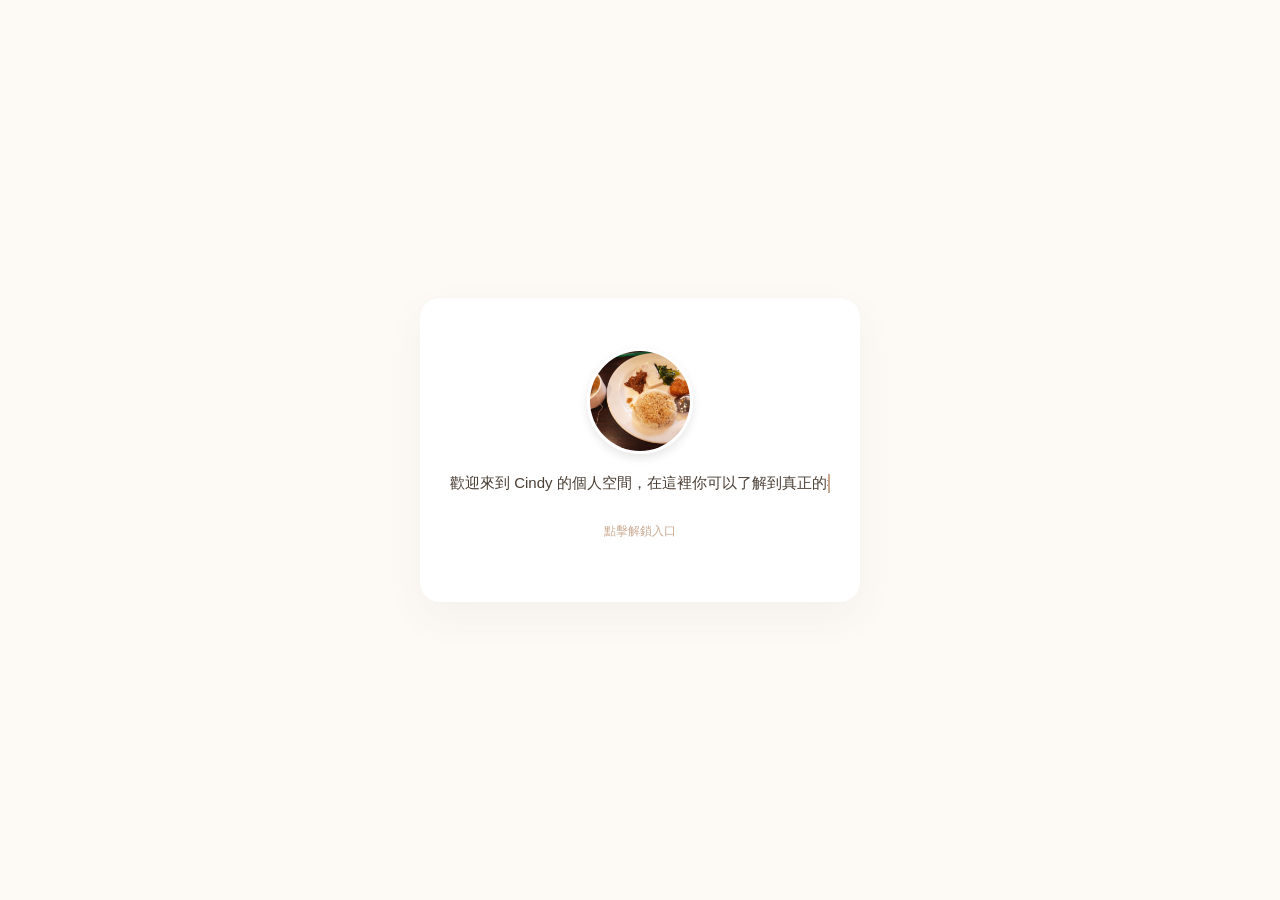
==== index.html @ 1d179687 "Update typing-container layout and profile text Refactor typing animation and layout styles." ====
<!DOCTYPE html>
<html lang="zh-TW">
<head>
    <meta charset="UTF-8">
    <meta name="viewport" content="width=device-width, initial-scale=1.0">
    <title>Cindy's SPACE</title>
    <link rel="stylesheet" href="https://cdnjs.cloudflare.com/ajax/libs/font-awesome/6.0.0/css/all.min.css">
    <style>
        :root {
            --bg-color: #fdfaf5;
            --card-white: #ffffff;
            --text-main: #4a3f35;
            --accent-brown: #c9a991;
            --shadow: rgba(74, 63, 53, 0.05);
        }

        body {
            font-family: 'PingFang TC', 'Microsoft JhengHei', sans-serif;
            margin: 0;
            background-color: var(--bg-color);
            min-height: 100vh;
            color: var(--text-main);
            overflow-x: hidden; 
        }

        /* --- 封面層 --- */
        .main-coverLayer {
            position: fixed;
            top: 0; left: 0; width: 100%; height: 100%;
            background-color: var(--bg-color);
            display: flex; align-items: center; justify-content: center;
            z-index: 1000;
            cursor: pointer;
            transition: transform 0.8s ease-out, opacity 0.8s;
        }

        .cover-content {
            background-color: var(--card-white);
            border-radius: 20px;
            padding: 50px 30px;
            text-align: center;
            box-shadow: 0 15px 40px var(--shadow);
            width: 85%; max-width: 380px;
        }

        .avatar {
            width: 100px;
            height: 100px;
            border-radius: 50%;
            margin: 0 auto 20px;
            display: block;
            border: 3px solid #fff;
            box-shadow: 0 4px 10px rgba(0,0,0,0.1);
            object-fit: cover;    
        }

        /* ✨ 修正後的單行打字機樣式 */
        .typing-container {
            display: flex;
            justify-content: center;
            margin: 15px auto;
        }

        .profile-text {
            font-size: 15px;
            font-weight: 500;
            color: var(--text-main);
            white-space: nowrap;
            overflow: hidden;
            border-right: 2px solid var(--accent-brown); /* 單一游標槓槓 */
            width: 0;
            animation: 
                typing 3.5s steps(30) forwards, 
                blink 0.8s step-end infinite;
        }

        @keyframes typing { from { width: 0; } to { width: 100%; } }
        @keyframes blink {
            from, to { border-color: transparent; }
            50% { border-color: var(--accent-brown); }
        }

        .bounce-text {
            font-size: 12px;
            color: var(--accent-brown);
            margin-top: 30px;
            animation: bounce 2s infinite;
        }

        @keyframes bounce {
            0%, 20%, 50%, 80%, 100% { transform: translateY(0); }
            40% { transform: translateY(-10px); }
            60% { transform: translateY(-5px); }
        }

        .unlock-animation { transform: translateY(-100%); opacity: 0; }

        /* --- 內頁選單層 --- */
        .inner-page { padding: 60px 20px; text-align: center; opacity: 0; transition: opacity 0.8s; }
        .show-inner { opacity: 1; }

        .container { width: 100%; max-width: 400px; margin: 0 auto; }
        .nav-links { display: flex; flex-direction: column; gap: 15px; }

        .link-btn {
            background-color: var(--card-white);
            padding: 20px;
            border-radius: 18px;
            text-decoration: none;
            color: var(--text-main);
            font-size: 15px;
            display: flex; align-items: center;
            box-shadow: 0 4px 15px var(--shadow);
            transition: transform 0.3s;
        }

        .link-btn:hover { transform: translateY(-3px); }
        .icon { margin-right: 15px; color: var(--accent-brown); width: 25px; text-align: center; }

        /* --- 聯絡我圖示優化 --- */
        .contact-section { margin-top: 50px; }
        .contact-title { font-size: 13px; color: var(--accent-brown); margin-bottom: 20px; letter-spacing: 2px; }
        .social-icons { display: flex; justify-content: center; gap: 25px; align-items: center; }
        
        .social-icon-link {
            text-decoration: none;
            display: flex;
            align-items: center;
            justify-content: center;
            transition: transform 0.3s;
        }
        
        .social-icon-link i {
            font-size: 22px;
            color: var(--accent-brown);
        }
        
        .social-icon-link:hover { transform: scale(1.2); }

        /* --- 彈窗樣式 --- */
        .modal-overlay {
            display: none;
            position: fixed;
            top: 0; left: 0; width: 100%; height: 100%;
            background: rgba(74, 63, 53, 0.6);
            backdrop-filter: blur(8px);
            z-index: 2000;
            justify-content: center;
            align-items: center;
        }
        .modal-content {
            background: white;
            padding: 20px;
            border-radius: 30px;
            width: 85%;
            max-width: 340px;
            box-shadow: 0 25px 50px rgba(0,0,0,0.2);
            text-align: center;
            animation: zoomIn 0.3s ease;
        }
        @keyframes zoomIn { from { transform: scale(0.9); opacity: 0; } to { transform: scale(1); opacity: 1; } }

        .footer { margin-top: 50px; font-size: 11px; color: #a3968b; }
    </style>
</head>
<body>

    <div class="main-coverLayer" id="coverLayer">
        <div class="cover-content">
            <img src="IMG_20260211_080039.jpg" class="avatar" alt="Avatar">
            <div class="typing-container">
                <div class="profile-text">
                    歡迎來到 Cindy 的個人空間，在這裡你可以了解到真正的我。
                </div>
            </div>
            <p class="bounce-text">點擊解鎖入口</p>
        </div>
    </div>

    <div class="inner-page" id="innerPage">
        <div class="container">
            <h2 style="font-size: 14px; letter-spacing: 3px; color: var(--accent-brown);">CINDY'S SPACE</h2>
            <p style="font-size: 12px; color: #a3968b; margin-bottom: 35px;">請選擇一個你想了解的Cindy</p>

            <div class="nav-links">
                <a href="about.html" class="link-btn">
                    <i class="fas fa-folder icon"></i> 關於我
                </a>
                <a href="life.html" class="link-btn">
                    <i class="fas fa-book icon"></i> 分享及生活記錄
                </a>
                <a href="code.html" class="link-btn">
                    <i class="fas fa-code icon"></i> 小小程式
                </a>
                <a href="harmonica.html" class="link-btn">
                    <i class="fas fa-music icon"></i> 口琴小世界
                </a>
            </div>

            <div class="contact-section">
                <p class="contact-title">聯絡我</p>
                <div class="social-icons">
                    <a href="https://github.com/chinchin980717-hash" target="_blank" class="social-icon-link">
                        <i class="fab fa-github"></i>
                    </a>
                    
                    <a href="javascript:void(0)" class="social-icon-link" onclick="openIG()">
                        <i class="fab fa-instagram" style="color: #c9a991 !important;"></i>
                    </a>
                    
                    <a href="https://www.facebook.com/share/1BQL6uLrkY/" target="_blank" class="social-icon-link">
                        <i class="fab fa-facebook"></i>
                    </a>
                    
                    <a href="https://discord.gg/smmN4ddpU" target="_blank" class="social-icon-link">
                        <i class="fab fa-discord"></i>
                    </a>
                    
                    <a href="mailto:chinchin980717@gmail.com" class="social-icon-link">
                        <i class="fas fa-envelope"></i>
                    </a>
                </div>
            </div>

            <div class="footer">© 2026 Cindy. Build with folder concept.</div>
        </div>
    </div>

    <div id="ig-modal" class="modal-overlay" onclick="closeIG()">
        <div class="modal-content" onclick="event.stopPropagation()">
            <div style="width: 100%; margin: 0 auto; overflow: hidden; border-radius: 15px;">
                <img src="IMG_20260506_160527.png" alt="IG QR Code" style="width: 100%; height: auto; display: block;">
            </div>
            <div style="margin-top: 15px; font-size: 11px; color: var(--accent-brown);">— 點擊任意處關閉 —</div>
        </div>
    </div>

    <script>
        const cover = document.getElementById('coverLayer');
        const inner = document.getElementById('innerPage');

        cover.addEventListener('click', () => {
            cover.classList.add('unlock-animation');
            document.body.style.overflow = 'auto';
            setTimeout(() => {
                cover.style.display = 'none';
                inner.classList.add('show-inner');
            }, 800);
        });

        function openIG() {
            document.getElementById('ig-modal').style.display = 'flex';
        }
        function closeIG() {
            document.getElementById('ig-modal').style.display = 'none';
        }
    </script>
</body>
</html>
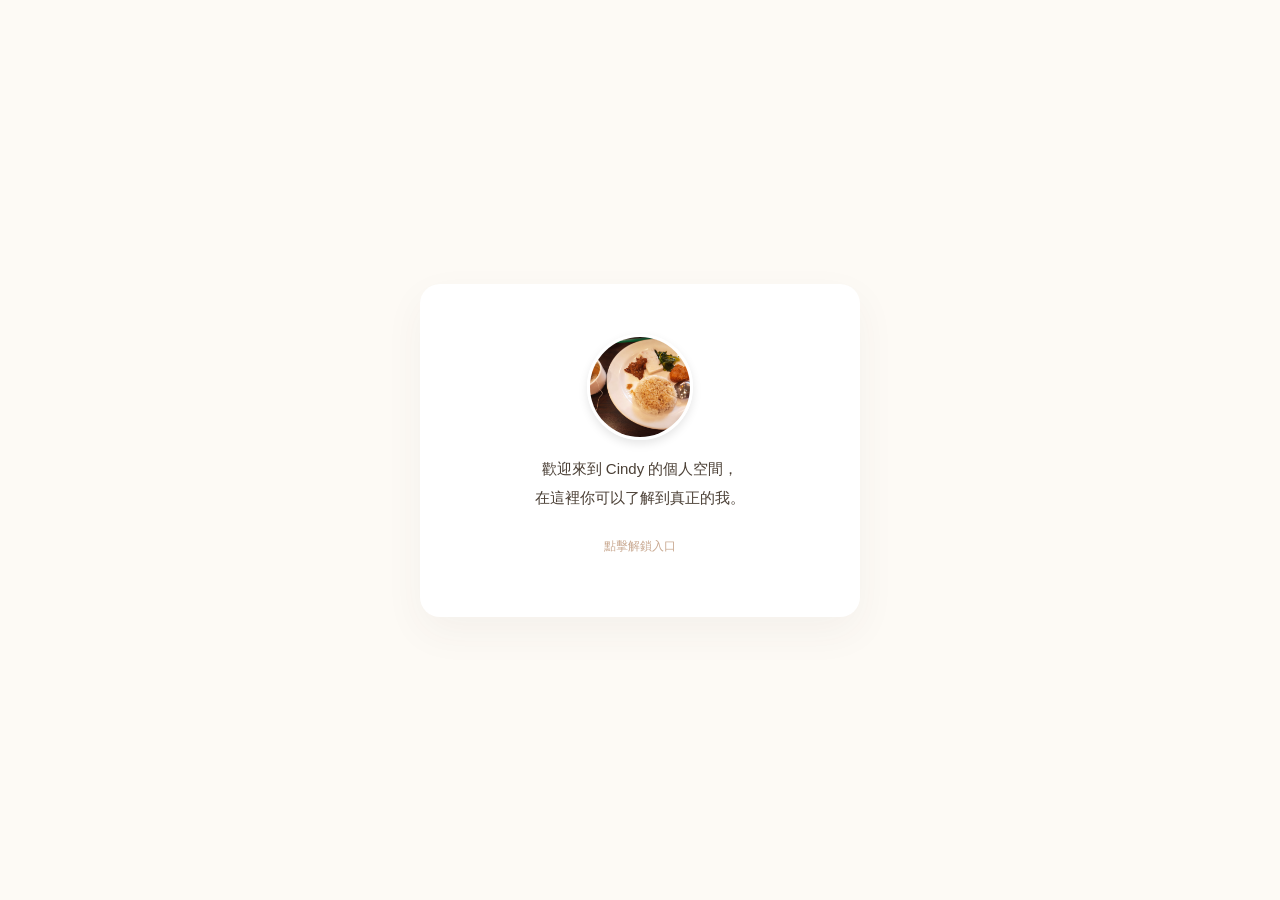
==== commit 6b9d8042: "Refactor typing animation for two lines Updated typing animation to support two lines with cursor ef" ====
--- a/index.html
+++ b/index.html
@@ -54,10 +54,10 @@
             object-fit: cover;    
         }
 
-        /* ✨ 修正後的單行打字機樣式 */
+        /* --- ✨ 兩行打字機：游標接力動畫 --- */
         .typing-container {
-            display: flex;
-            justify-content: center;
+            display: block;
+            text-align: center;
             margin: 15px auto;
         }
 
@@ -67,14 +67,37 @@
             color: var(--text-main);
             white-space: nowrap;
             overflow: hidden;
-            border-right: 2px solid var(--accent-brown); /* 單一游標槓槓 */
             width: 0;
+            margin: 0 auto 10px;
+            border-right: 2px solid transparent; /* 預設不顯示，由動畫控制 */
+        }
+
+        /* 第一行：2秒打完，打完後隱藏槓槓 */
+        .line1 {
             animation: 
-                typing 3.5s steps(30) forwards, 
-                blink 0.8s step-end infinite;
-        }
-
-        @keyframes typing { from { width: 0; } to { width: 100%; } }
+                typing 2s steps(15) forwards, 
+                blink-hide 2s step-end forwards;
+        }
+
+        /* 第二行：2.2秒後開始，跑完後持續閃爍 */
+        .line2 {
+            animation: 
+                typing 2s steps(15) 2.2s forwards, 
+                blink 0.8s step-end infinite 2.2s;
+        }
+
+        @keyframes typing {
+            from { width: 0; }
+            to { width: 100%; }
+        }
+
+        /* 第一行閃爍並最終消失 */
+        @keyframes blink-hide {
+            0%, 99% { border-color: var(--accent-brown); }
+            100% { border-color: transparent; }
+        }
+
+        /* 第二行持續閃爍 */
         @keyframes blink {
             from, to { border-color: transparent; }
             50% { border-color: var(--accent-brown); }
@@ -117,7 +140,7 @@
         .link-btn:hover { transform: translateY(-3px); }
         .icon { margin-right: 15px; color: var(--accent-brown); width: 25px; text-align: center; }
 
-        /* --- 聯絡我圖示優化 --- */
+        /* --- 聯絡我圖示 --- */
         .contact-section { margin-top: 50px; }
         .contact-title { font-size: 13px; color: var(--accent-brown); margin-bottom: 20px; letter-spacing: 2px; }
         .social-icons { display: flex; justify-content: center; gap: 25px; align-items: center; }
@@ -169,9 +192,8 @@
         <div class="cover-content">
             <img src="IMG_20260211_080039.jpg" class="avatar" alt="Avatar">
             <div class="typing-container">
-                <div class="profile-text">
-                    歡迎來到 Cindy 的個人空間，在這裡你可以了解到真正的我。
-                </div>
+                <div class="profile-text line1">歡迎來到 Cindy 的個人空間，</div>
+                <div class="profile-text line2">在這裡你可以了解到真正的我。</div>
             </div>
             <p class="bounce-text">點擊解鎖入口</p>
         </div>
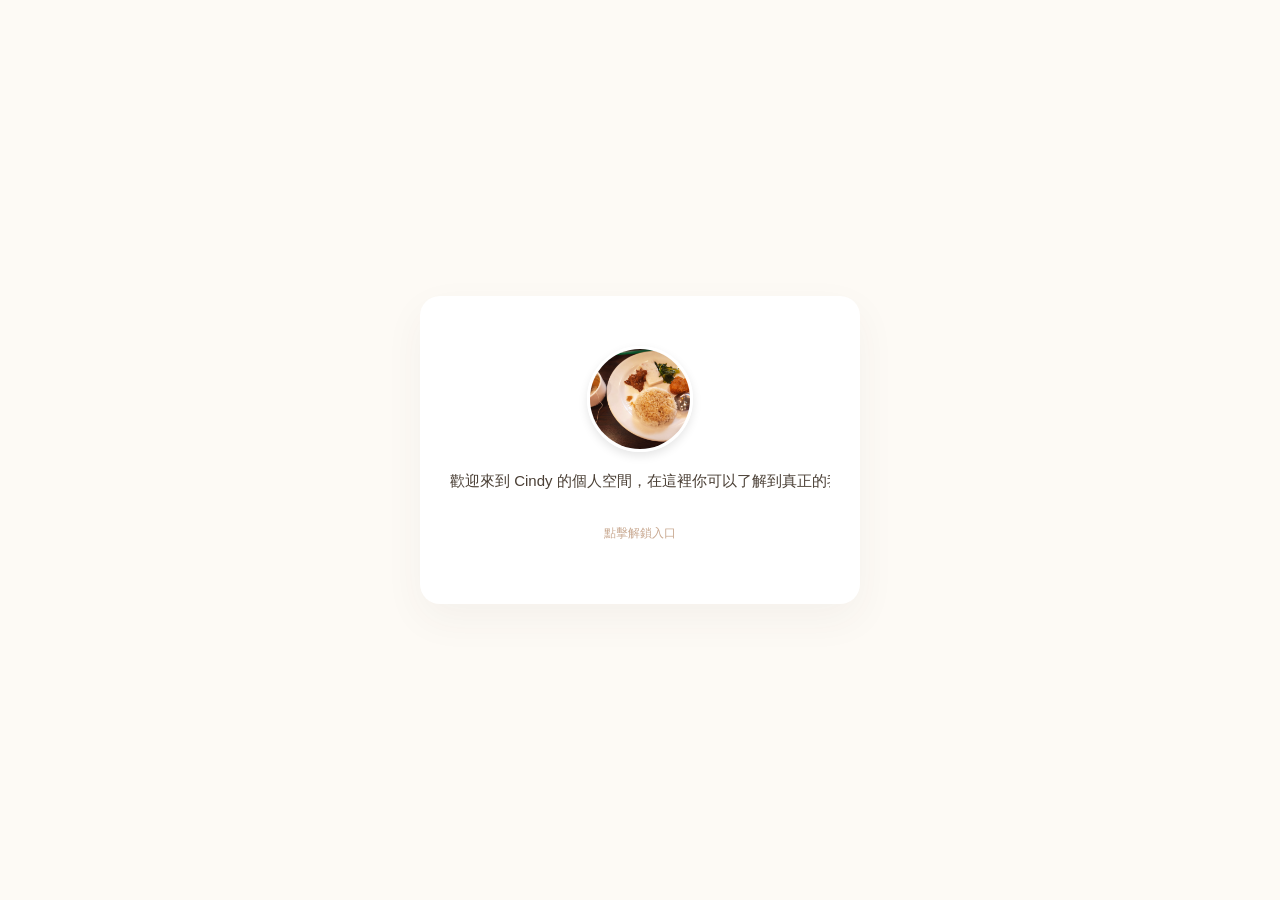
==== commit 3c6e7c14: "Refactor typing animation for profile text" ====
--- a/index.html
+++ b/index.html
@@ -54,7 +54,7 @@
             object-fit: cover;    
         }
 
-        /* --- ✨ 兩行打字機：游標接力動畫 --- */
+        /* --- ✨ 修正版：貼身游標打字動畫 --- */
         .typing-container {
             display: block;
             text-align: center;
@@ -65,25 +65,14 @@
             font-size: 15px;
             font-weight: 500;
             color: var(--text-main);
+            display: inline-block; /* 讓容器寬度隨文字跑 */
             white-space: nowrap;
             overflow: hidden;
             width: 0;
-            margin: 0 auto 10px;
-            border-right: 2px solid transparent; /* 預設不顯示，由動畫控制 */
-        }
-
-        /* 第一行：2秒打完，打完後隱藏槓槓 */
-        .line1 {
+            border-right: 2px solid var(--accent-brown); /* 游標本體 */
             animation: 
-                typing 2s steps(15) forwards, 
-                blink-hide 2s step-end forwards;
-        }
-
-        /* 第二行：2.2秒後開始，跑完後持續閃爍 */
-        .line2 {
-            animation: 
-                typing 2s steps(15) 2.2s forwards, 
-                blink 0.8s step-end infinite 2.2s;
+                typing 3.5s steps(30) forwards, 
+                cursor-effect 3.5s step-end forwards;
         }
 
         @keyframes typing {
@@ -91,16 +80,10 @@
             to { width: 100%; }
         }
 
-        /* 第一行閃爍並最終消失 */
-        @keyframes blink-hide {
-            0%, 99% { border-color: var(--accent-brown); }
-            100% { border-color: transparent; }
-        }
-
-        /* 第二行持續閃爍 */
-        @keyframes blink {
-            from, to { border-color: transparent; }
-            50% { border-color: var(--accent-brown); }
+        /* 控制游標閃爍，並在結束時徹底隱藏 */
+        @keyframes cursor-effect {
+            0%, 90% { border-color: var(--accent-brown); }
+            91%, 100% { border-color: transparent; border-right: none; }
         }
 
         .bounce-text {
@@ -192,8 +175,9 @@
         <div class="cover-content">
             <img src="IMG_20260211_080039.jpg" class="avatar" alt="Avatar">
             <div class="typing-container">
-                <div class="profile-text line1">歡迎來到 Cindy 的個人空間，</div>
-                <div class="profile-text line2">在這裡你可以了解到真正的我。</div>
+                <div class="profile-text">
+                    歡迎來到 Cindy 的個人空間，在這裡你可以了解到真正的我。
+                </div>
             </div>
             <p class="bounce-text">點擊解鎖入口</p>
         </div>
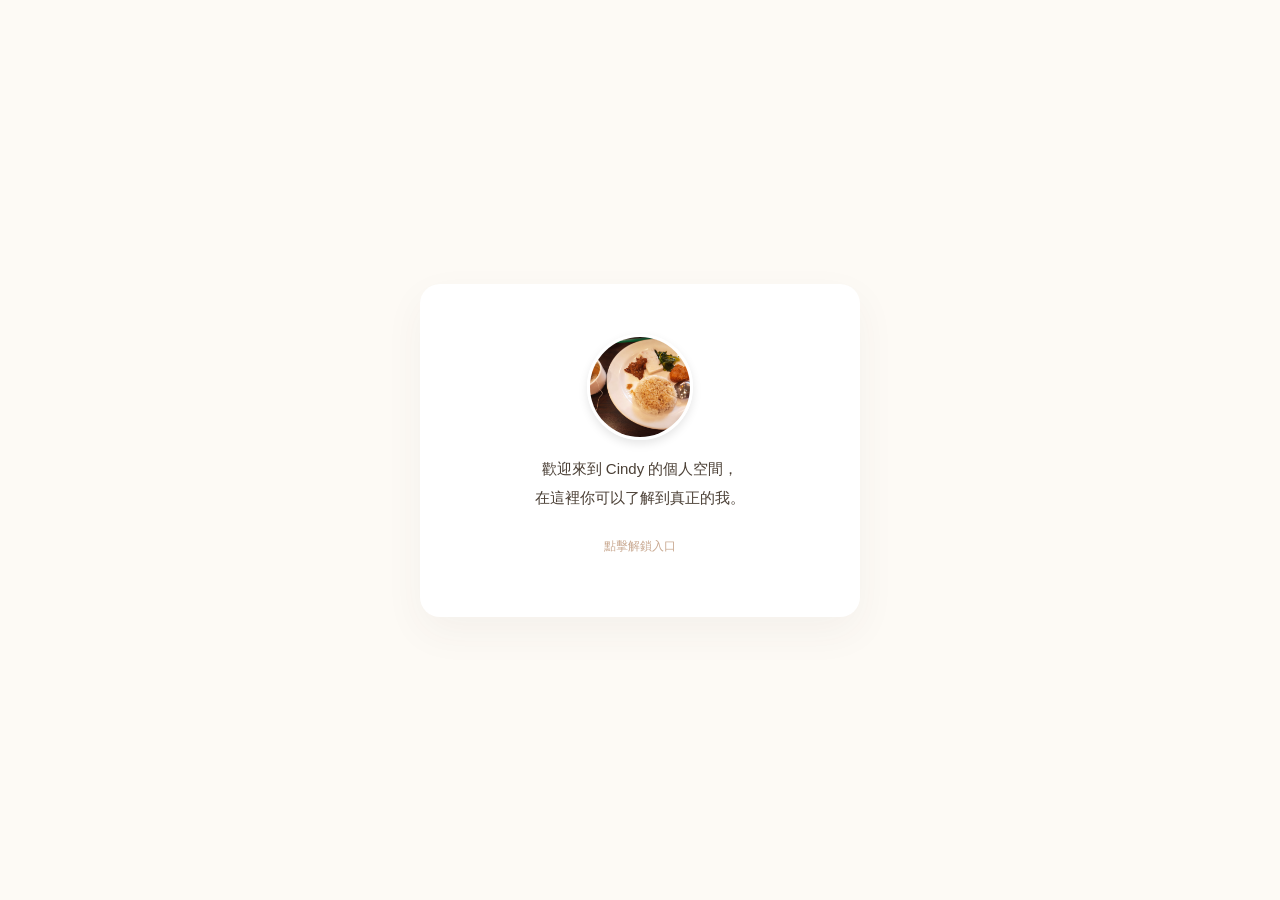
==== commit 953d884e: "Refactor typing animation for profile text" ====
--- a/index.html
+++ b/index.html
@@ -54,7 +54,7 @@
             object-fit: cover;    
         }
 
-        /* --- ✨ 修正版：貼身游標打字動畫 --- */
+        /* --- ✨ 兩行打字機：游標接力動畫 --- */
         .typing-container {
             display: block;
             text-align: center;
@@ -65,14 +65,25 @@
             font-size: 15px;
             font-weight: 500;
             color: var(--text-main);
-            display: inline-block; /* 讓容器寬度隨文字跑 */
             white-space: nowrap;
             overflow: hidden;
             width: 0;
-            border-right: 2px solid var(--accent-brown); /* 游標本體 */
+            margin: 0 auto 10px;
+            border-right: 2px solid transparent; /* 預設不顯示，由動畫控制 */
+        }
+
+        /* 第一行：2秒打完，打完後隱藏槓槓 */
+        .line1 {
             animation: 
-                typing 3.5s steps(30) forwards, 
-                cursor-effect 3.5s step-end forwards;
+                typing 2s steps(15) forwards, 
+                blink-hide 2s step-end forwards;
+        }
+
+        /* 第二行：2.2秒後開始，跑完後持續閃爍 */
+        .line2 {
+            animation: 
+                typing 2s steps(15) 2.2s forwards, 
+                blink 0.8s step-end infinite 2.2s;
         }
 
         @keyframes typing {
@@ -80,10 +91,16 @@
             to { width: 100%; }
         }
 
-        /* 控制游標閃爍，並在結束時徹底隱藏 */
-        @keyframes cursor-effect {
-            0%, 90% { border-color: var(--accent-brown); }
-            91%, 100% { border-color: transparent; border-right: none; }
+        /* 第一行閃爍並最終消失 */
+        @keyframes blink-hide {
+            0%, 99% { border-color: var(--accent-brown); }
+            100% { border-color: transparent; }
+        }
+
+        /* 第二行持續閃爍 */
+        @keyframes blink {
+            from, to { border-color: transparent; }
+            50% { border-color: var(--accent-brown); }
         }
 
         .bounce-text {
@@ -175,9 +192,8 @@
         <div class="cover-content">
             <img src="IMG_20260211_080039.jpg" class="avatar" alt="Avatar">
             <div class="typing-container">
-                <div class="profile-text">
-                    歡迎來到 Cindy 的個人空間，在這裡你可以了解到真正的我。
-                </div>
+                <div class="profile-text line1">歡迎來到 Cindy 的個人空間，</div>
+                <div class="profile-text line2">在這裡你可以了解到真正的我。</div>
             </div>
             <p class="bounce-text">點擊解鎖入口</p>
         </div>
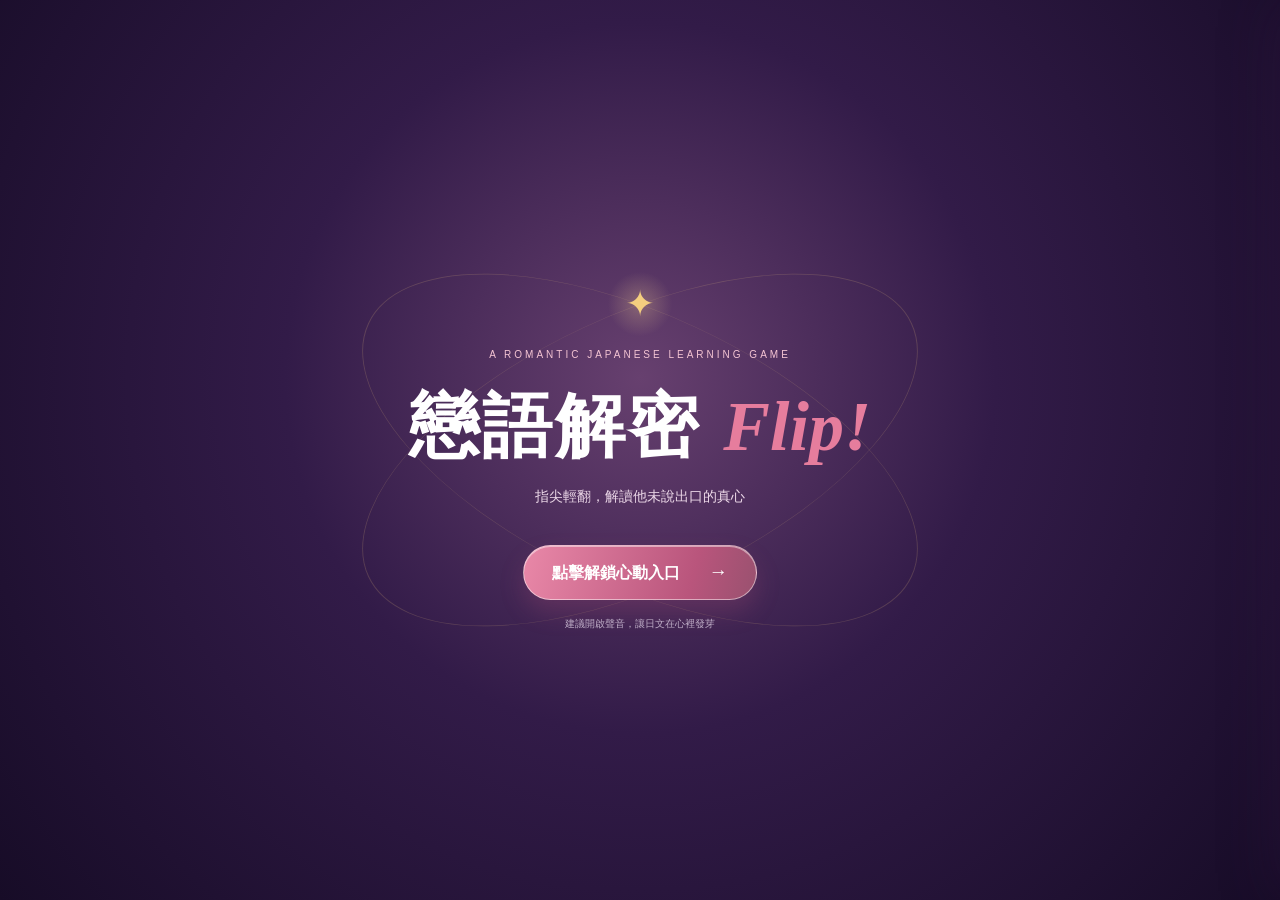
==== commit 94d9062c: "Restore Flip game entry at site root" ====
--- a/index.html
+++ b/index.html
@@ -1,281 +1,14 @@
-<!DOCTYPE html>
-<html lang="zh-TW">
+<!doctype html>
+<html lang="zh-Hant">
 <head>
-    <meta charset="UTF-8">
-    <meta name="viewport" content="width=device-width, initial-scale=1.0">
-    <title>Cindy's SPACE</title>
-    <link rel="stylesheet" href="https://cdnjs.cloudflare.com/ajax/libs/font-awesome/6.0.0/css/all.min.css">
-    <style>
-        :root {
-            --bg-color: #fdfaf5;
-            --card-white: #ffffff;
-            --text-main: #4a3f35;
-            --accent-brown: #c9a991;
-            --shadow: rgba(74, 63, 53, 0.05);
-        }
-
-        body {
-            font-family: 'PingFang TC', 'Microsoft JhengHei', sans-serif;
-            margin: 0;
-            background-color: var(--bg-color);
-            min-height: 100vh;
-            color: var(--text-main);
-            overflow-x: hidden; 
-        }
-
-        /* --- 封面層 --- */
-        .main-coverLayer {
-            position: fixed;
-            top: 0; left: 0; width: 100%; height: 100%;
-            background-color: var(--bg-color);
-            display: flex; align-items: center; justify-content: center;
-            z-index: 1000;
-            cursor: pointer;
-            transition: transform 0.8s ease-out, opacity 0.8s;
-        }
-
-        .cover-content {
-            background-color: var(--card-white);
-            border-radius: 20px;
-            padding: 50px 30px;
-            text-align: center;
-            box-shadow: 0 15px 40px var(--shadow);
-            width: 85%; max-width: 380px;
-        }
-
-        .avatar {
-            width: 100px;
-            height: 100px;
-            border-radius: 50%;
-            margin: 0 auto 20px;
-            display: block;
-            border: 3px solid #fff;
-            box-shadow: 0 4px 10px rgba(0,0,0,0.1);
-            object-fit: cover;    
-        }
-
-        /* --- ✨ 兩行打字機：游標接力動畫 --- */
-        .typing-container {
-            display: block;
-            text-align: center;
-            margin: 15px auto;
-        }
-
-        .profile-text {
-            font-size: 15px;
-            font-weight: 500;
-            color: var(--text-main);
-            white-space: nowrap;
-            overflow: hidden;
-            width: 0;
-            margin: 0 auto 10px;
-            border-right: 2px solid transparent; /* 預設不顯示，由動畫控制 */
-        }
-
-        /* 第一行：2秒打完，打完後隱藏槓槓 */
-        .line1 {
-            animation: 
-                typing 2s steps(15) forwards, 
-                blink-hide 2s step-end forwards;
-        }
-
-        /* 第二行：2.2秒後開始，跑完後持續閃爍 */
-        .line2 {
-            animation: 
-                typing 2s steps(15) 2.2s forwards, 
-                blink 0.8s step-end infinite 2.2s;
-        }
-
-        @keyframes typing {
-            from { width: 0; }
-            to { width: 100%; }
-        }
-
-        /* 第一行閃爍並最終消失 */
-        @keyframes blink-hide {
-            0%, 99% { border-color: var(--accent-brown); }
-            100% { border-color: transparent; }
-        }
-
-        /* 第二行持續閃爍 */
-        @keyframes blink {
-            from, to { border-color: transparent; }
-            50% { border-color: var(--accent-brown); }
-        }
-
-        .bounce-text {
-            font-size: 12px;
-            color: var(--accent-brown);
-            margin-top: 30px;
-            animation: bounce 2s infinite;
-        }
-
-        @keyframes bounce {
-            0%, 20%, 50%, 80%, 100% { transform: translateY(0); }
-            40% { transform: translateY(-10px); }
-            60% { transform: translateY(-5px); }
-        }
-
-        .unlock-animation { transform: translateY(-100%); opacity: 0; }
-
-        /* --- 內頁選單層 --- */
-        .inner-page { padding: 60px 20px; text-align: center; opacity: 0; transition: opacity 0.8s; }
-        .show-inner { opacity: 1; }
-
-        .container { width: 100%; max-width: 400px; margin: 0 auto; }
-        .nav-links { display: flex; flex-direction: column; gap: 15px; }
-
-        .link-btn {
-            background-color: var(--card-white);
-            padding: 20px;
-            border-radius: 18px;
-            text-decoration: none;
-            color: var(--text-main);
-            font-size: 15px;
-            display: flex; align-items: center;
-            box-shadow: 0 4px 15px var(--shadow);
-            transition: transform 0.3s;
-        }
-
-        .link-btn:hover { transform: translateY(-3px); }
-        .icon { margin-right: 15px; color: var(--accent-brown); width: 25px; text-align: center; }
-
-        /* --- 聯絡我圖示 --- */
-        .contact-section { margin-top: 50px; }
-        .contact-title { font-size: 13px; color: var(--accent-brown); margin-bottom: 20px; letter-spacing: 2px; }
-        .social-icons { display: flex; justify-content: center; gap: 25px; align-items: center; }
-        
-        .social-icon-link {
-            text-decoration: none;
-            display: flex;
-            align-items: center;
-            justify-content: center;
-            transition: transform 0.3s;
-        }
-        
-        .social-icon-link i {
-            font-size: 22px;
-            color: var(--accent-brown);
-        }
-        
-        .social-icon-link:hover { transform: scale(1.2); }
-
-        /* --- 彈窗樣式 --- */
-        .modal-overlay {
-            display: none;
-            position: fixed;
-            top: 0; left: 0; width: 100%; height: 100%;
-            background: rgba(74, 63, 53, 0.6);
-            backdrop-filter: blur(8px);
-            z-index: 2000;
-            justify-content: center;
-            align-items: center;
-        }
-        .modal-content {
-            background: white;
-            padding: 20px;
-            border-radius: 30px;
-            width: 85%;
-            max-width: 340px;
-            box-shadow: 0 25px 50px rgba(0,0,0,0.2);
-            text-align: center;
-            animation: zoomIn 0.3s ease;
-        }
-        @keyframes zoomIn { from { transform: scale(0.9); opacity: 0; } to { transform: scale(1); opacity: 1; } }
-
-        .footer { margin-top: 50px; font-size: 11px; color: #a3968b; }
-    </style>
+  <meta charset="utf-8">
+  <meta name="viewport" content="width=device-width, initial-scale=1">
+  <meta http-equiv="refresh" content="0; url=game.html">
+  <link rel="canonical" href="https://chinchin980717-hash.github.io/game.html">
+  <title>戀語解密 Flip!｜日語乙女學習遊戲</title>
+  <script>location.replace('./game.html');</script>
 </head>
 <body>
-
-    <div class="main-coverLayer" id="coverLayer">
-        <div class="cover-content">
-            <img src="IMG_20260211_080039.jpg" class="avatar" alt="Avatar">
-            <div class="typing-container">
-                <div class="profile-text line1">歡迎來到 Cindy 的個人空間，</div>
-                <div class="profile-text line2">在這裡你可以了解到真正的我。</div>
-            </div>
-            <p class="bounce-text">點擊解鎖入口</p>
-        </div>
-    </div>
-
-    <div class="inner-page" id="innerPage">
-        <div class="container">
-            <h2 style="font-size: 14px; letter-spacing: 3px; color: var(--accent-brown);">CINDY'S SPACE</h2>
-            <p style="font-size: 12px; color: #a3968b; margin-bottom: 35px;">請選擇一個你想了解的Cindy</p>
-
-            <div class="nav-links">
-                <a href="about.html" class="link-btn">
-                    <i class="fas fa-folder icon"></i> 關於我
-                </a>
-                <a href="life.html" class="link-btn">
-                    <i class="fas fa-book icon"></i> 分享及生活記錄
-                </a>
-                <a href="code.html" class="link-btn">
-                    <i class="fas fa-code icon"></i> 小小程式
-                </a>
-                <a href="harmonica.html" class="link-btn">
-                    <i class="fas fa-music icon"></i> 口琴小世界
-                </a>
-            </div>
-
-            <div class="contact-section">
-                <p class="contact-title">聯絡我</p>
-                <div class="social-icons">
-                    <a href="https://github.com/chinchin980717-hash" target="_blank" class="social-icon-link">
-                        <i class="fab fa-github"></i>
-                    </a>
-                    
-                    <a href="javascript:void(0)" class="social-icon-link" onclick="openIG()">
-                        <i class="fab fa-instagram" style="color: #c9a991 !important;"></i>
-                    </a>
-                    
-                    <a href="https://www.facebook.com/share/1BQL6uLrkY/" target="_blank" class="social-icon-link">
-                        <i class="fab fa-facebook"></i>
-                    </a>
-                    
-                    <a href="https://discord.gg/smmN4ddpU" target="_blank" class="social-icon-link">
-                        <i class="fab fa-discord"></i>
-                    </a>
-                    
-                    <a href="mailto:chinchin980717@gmail.com" class="social-icon-link">
-                        <i class="fas fa-envelope"></i>
-                    </a>
-                </div>
-            </div>
-
-            <div class="footer">© 2026 Cindy. Build with folder concept.</div>
-        </div>
-    </div>
-
-    <div id="ig-modal" class="modal-overlay" onclick="closeIG()">
-        <div class="modal-content" onclick="event.stopPropagation()">
-            <div style="width: 100%; margin: 0 auto; overflow: hidden; border-radius: 15px;">
-                <img src="IMG_20260506_160527.png" alt="IG QR Code" style="width: 100%; height: auto; display: block;">
-            </div>
-            <div style="margin-top: 15px; font-size: 11px; color: var(--accent-brown);">— 點擊任意處關閉 —</div>
-        </div>
-    </div>
-
-    <script>
-        const cover = document.getElementById('coverLayer');
-        const inner = document.getElementById('innerPage');
-
-        cover.addEventListener('click', () => {
-            cover.classList.add('unlock-animation');
-            document.body.style.overflow = 'auto';
-            setTimeout(() => {
-                cover.style.display = 'none';
-                inner.classList.add('show-inner');
-            }, 800);
-        });
-
-        function openIG() {
-            document.getElementById('ig-modal').style.display = 'flex';
-        }
-        function closeIG() {
-            document.getElementById('ig-modal').style.display = 'none';
-        }
-    </script>
+  <p>正在開啟 <a href="game.html">戀語解密 Flip!</a>……</p>
 </body>
 </html>
